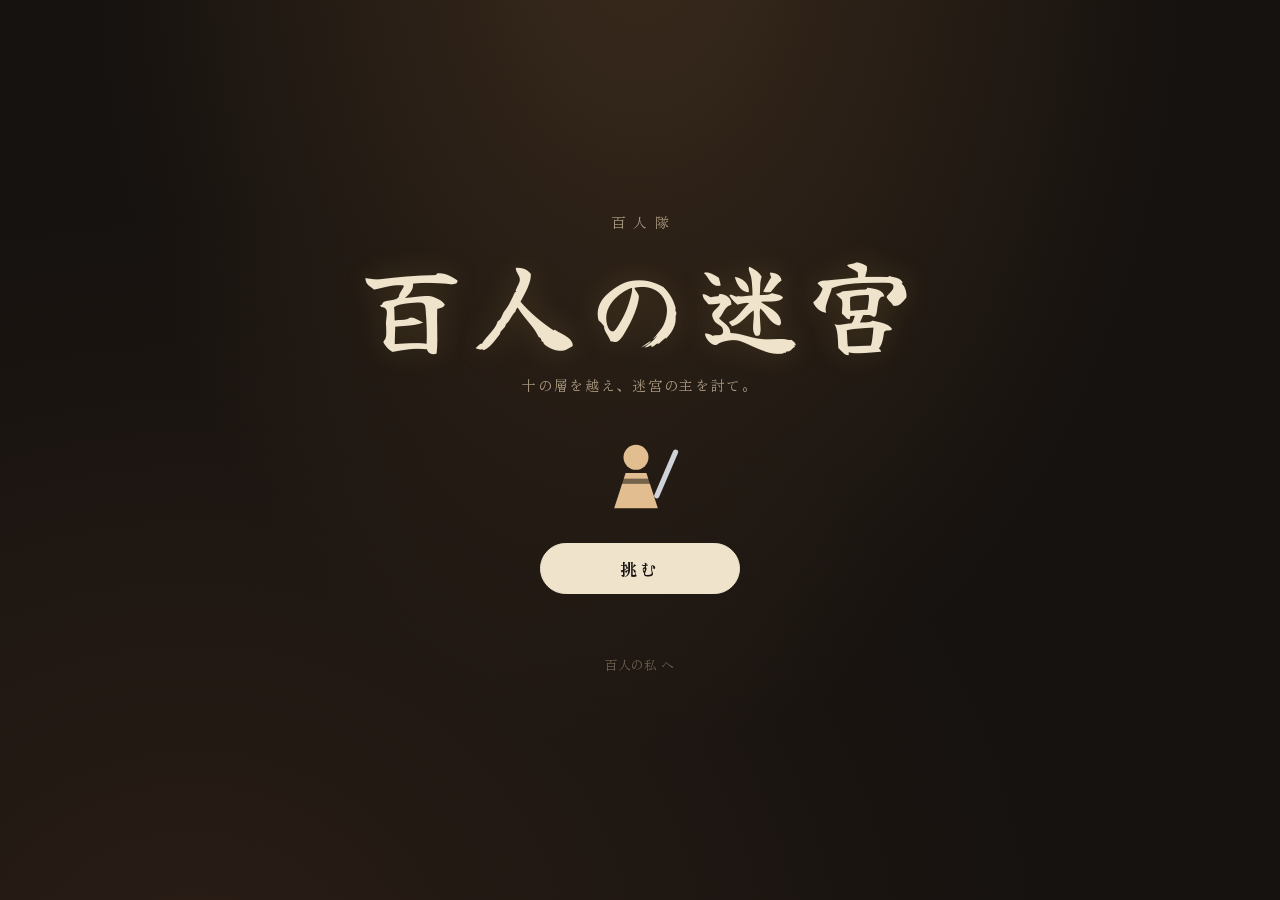
==== dungeon/index.html @ a94d7063 "百人の迷宮:百人の冒険者で迷宮の主を討つ指揮官ゲームを追加 - 十層×三部屋+決戦。部屋17種、装備19種、覚醒15種、迷宮の主4体、層の異変6種 - 経験の種類ごとに死亡率が下がり、知っている部屋は" ====
<!doctype html>
<html lang="ja">
<head>
  <meta charset="utf-8">
  <meta name="viewport" content="width=device-width, initial-scale=1, viewport-fit=cover">
  <title>百人の迷宮</title>
  <meta name="description" content="百人の冒険者を率いて十の層を下り、迷宮の主を討つ。">
  <meta name="theme-color" content="#16120f">
  <link rel="preconnect" href="https://fonts.googleapis.com">
  <link rel="preconnect" href="https://fonts.gstatic.com" crossorigin>
  <link href="https://fonts.googleapis.com/css2?family=Yuji+Syuku&family=Zen+Old+Mincho:wght@400;700&display=swap" rel="stylesheet">
  <link rel="stylesheet" href="../css/style.css">
  <link rel="stylesheet" href="dungeon.css">
  <link rel="icon" href="data:image/svg+xml,%3Csvg xmlns='http://www.w3.org/2000/svg' viewBox='0 0 64 64'%3E%3Crect width='64' height='64' rx='14' fill='%2316120f'/%3E%3Cpath d='M32 8 L36 30 L32 56 L28 30 Z' fill='%23f2a64a'/%3E%3C/svg%3E">
</head>
<body class="dungeon">
  <div id="app">
    <header id="hud" hidden>
      <div class="hud-l">
        <span id="hud-floor"></span>
        <span id="hud-room"></span>
      </div>
      <div class="hud-r">
        <span id="hud-pop" class="hud-num"></span>
        <span id="hud-grace" class="hud-num"></span>
        <button id="mute" class="icon-btn" aria-label="音">♪</button>
      </div>
    </header>

    <section id="title" class="screen">
      <div class="title-wrap">
        <p class="title-sub">百人隊</p>
        <h1 class="title-main">百人の迷宮</h1>
        <p class="title-tag">十の層を越え、迷宮の主を討て。</p>
        <canvas id="title-canvas" width="120" height="120" aria-hidden="true"></canvas>
        <div class="title-actions">
          <button id="btn-continue" class="btn primary" hidden>続きから</button>
          <button id="btn-new" class="btn primary">挑む</button>
        </div>
        <div id="title-records" class="records"></div>
        <div id="title-codex" class="codex"></div>
        <a class="crosslink" href="../">百人の私 へ</a>
      </div>
    </section>

    <section id="floor" class="screen" hidden>
      <div id="banner">
        <div id="lore"></div>
        <div id="mod-text"></div>
        <div id="ticker" aria-live="polite"></div>
      </div>
      <div id="crowd-wrap">
        <canvas id="crowd"></canvas>
      </div>
      <div id="strip-wrap">
        <canvas id="strip"></canvas>
        <button id="sort" class="chip">並び：戦力</button>
      </div>
      <div id="paths"></div>
      <div id="boss" hidden></div>
      <div class="actions">
        <button id="btn-alt" class="btn ghost" hidden></button>
        <button id="btn-go" class="btn primary">進む</button>
      </div>
    </section>

    <div id="overlay" hidden>
      <div id="sheet" role="dialog" aria-modal="true"></div>
    </div>
    <div id="curtain" hidden><div id="curtain-text"></div></div>
  </div>
  <script type="module" src="js/dmain.js"></script>
</body>
</html>
---- css/style.css ----
:root {
  --bg: #121327;
  --bg2: #1b1d38;
  --bg3: #262849;
  --line: #34365c;
  --paper: #ece4cf;
  --dim: #9893b0;
  --faint: #5f5b7d;
  --gold: #f0c75e;
  --blood: #c4505e;
  --p0: #e0694c;
  --p1: #58a3dc;
  --p2: #7cbf86;
  --serif: 'Zen Old Mincho', 'Hiragino Mincho ProN', 'Yu Mincho', 'Noto Serif JP', serif;
  --brush: 'Yuji Syuku', 'Zen Old Mincho', 'Hiragino Mincho ProN', serif;
}

* { box-sizing: border-box; }

html, body {
  margin: 0;
  height: 100%;
  background: var(--bg);
  color: var(--paper);
  font-family: var(--serif);
  -webkit-tap-highlight-color: transparent;
}

body {
  background:
    radial-gradient(ellipse at 50% -10%, #2a2c5a 0%, transparent 60%),
    radial-gradient(ellipse at 80% 110%, #23203f 0%, transparent 55%),
    var(--bg);
  background-attachment: fixed;
  overflow-x: hidden;
}

button { font-family: inherit; color: inherit; cursor: pointer; }
[hidden] { display: none !important; }

#app {
  max-width: 760px;
  margin: 0 auto;
  padding: 10px 16px calc(24px + env(safe-area-inset-bottom));
  min-height: 100%;
  display: flex;
  flex-direction: column;
}

/* 状態表示 */
#hud {
  display: flex;
  justify-content: space-between;
  align-items: center;
  gap: 8px;
  padding: 6px 0 10px;
  border-bottom: 1px solid var(--line);
  font-size: 15px;
}
.hud-l, .hud-r { display: flex; align-items: center; gap: 12px; }
#hud-night { font-weight: 700; letter-spacing: 0.1em; }
#hud-stage { color: var(--dim); }
.hud-num { font-variant-numeric: tabular-nums; }
#hud-alive::before { content: '私 '; color: var(--dim); font-size: 12px; }
#hud-avg::before { content: '平均 '; color: var(--dim); font-size: 12px; }
#hud-savings::before { content: '貯え '; color: var(--dim); font-size: 12px; }
#hud-savings { color: var(--gold); }
.icon-btn {
  background: none; border: 1px solid var(--line); border-radius: 50%;
  width: 30px; height: 30px; font-size: 14px; line-height: 1;
}
.icon-btn.off { color: var(--faint); text-decoration: line-through; }

.screen { flex: 1; display: flex; flex-direction: column; }

/* タイトル */
#title { justify-content: center; align-items: center; text-align: center; min-height: 90vh; }
.title-wrap { display: flex; flex-direction: column; align-items: center; gap: 14px; }
.title-sub { margin: 0; color: var(--dim); letter-spacing: 0.6em; font-size: 14px; padding-left: 0.6em; }
.title-main {
  margin: 0; font-family: var(--brush); font-weight: 400;
  font-size: clamp(56px, 16vw, 104px); letter-spacing: 0.08em; line-height: 1.1;
  text-shadow: 0 0 30px rgba(240, 199, 94, 0.18);
}
#title-canvas { width: 120px; height: 120px; }
.title-actions { display: flex; flex-direction: column; gap: 10px; min-width: 200px; }
.title-tag { margin: 0; color: var(--dim); font-size: 14px; letter-spacing: 0.12em; }
.records { color: var(--dim); font-size: 13px; min-height: 1em; font-variant-numeric: tabular-nums; }
.codex { display: flex; flex-wrap: wrap; justify-content: center; gap: 6px; max-width: 360px; }
.codex span {
  width: 26px; height: 26px; border-radius: 50%; display: grid; place-items: center;
  border: 1px solid var(--line); font-size: 13px; color: var(--faint);
}
.codex span.got { color: var(--paper); border-color: var(--faint); }
.codex span.treasure.got { color: var(--gold); border-color: rgba(240, 199, 94, 0.5); }
.codex span.curse.got { color: #c39ae0; }

/* ボタン */
.btn {
  border-radius: 999px; padding: 12px 28px; font-size: 17px; letter-spacing: 0.2em;
  border: 1px solid var(--line); background: var(--bg2);
  transition: transform 0.1s, background 0.2s, opacity 0.2s;
}
.btn:active { transform: scale(0.97); }
.btn.primary { background: var(--paper); color: var(--bg); border-color: var(--paper); font-weight: 700; }
.btn.ghost { background: transparent; color: var(--dim); }
.btn.ghost.armed { color: var(--gold); border-color: var(--gold); box-shadow: 0 0 18px rgba(240, 199, 94, 0.25); }
.btn:disabled { opacity: 0.35; pointer-events: none; }
.chip {
  border: 1px solid var(--line); background: var(--bg2); border-radius: 999px;
  font-size: 12px; padding: 4px 12px; color: var(--dim);
}

/* 夜 */
#banner { min-height: 54px; padding: 10px 0 4px; text-align: center; }
#mod-text { color: #c9a7d8; font-size: 14px; min-height: 1.2em; letter-spacing: 0.08em; }
#ticker { min-height: 1.5em; font-size: 15px; transition: opacity 0.3s; }
#ticker .lv2 { color: var(--paper); }
#ticker .lv3 { color: var(--gold); font-weight: 700; }
#ticker .lv1 { color: var(--dim); }

#crowd-wrap { position: relative; }
#crowd { display: block; width: 100%; touch-action: manipulation; }

#strip-wrap { position: relative; margin-top: 6px; }
#strip { display: block; width: 100%; height: 76px; touch-action: none; cursor: ew-resize; }
#sort { position: absolute; right: 0; bottom: -30px; }

#paths {
  display: grid; gap: 8px; margin-top: 38px;
  grid-template-columns: repeat(var(--k, 2), minmax(0, 1fr));
}
.path {
  position: relative; text-align: left;
  background: var(--bg2); border: 1px solid var(--line); border-radius: 12px;
  padding: 12px 12px 10px; display: flex; flex-direction: column; gap: 6px;
  border-top: 3px solid var(--pc); transition: transform 0.15s, opacity 0.3s;
  min-height: 150px;
}
.path:active { transform: scale(0.98); }
.path .glyph {
  font-family: var(--brush); font-size: 34px; line-height: 1;
  width: 50px; height: 50px; display: grid; place-items: center;
  border-radius: 50%; border: 1px solid var(--pc); color: var(--pc);
}
.path .name { font-weight: 700; font-size: 16px; letter-spacing: 0.05em; }
.path .text { font-size: 12.5px; color: var(--dim); line-height: 1.55; flex: 1; }
.path .foot { display: flex; justify-content: space-between; align-items: baseline; gap: 4px; flex-wrap: wrap; }
.path .count { font-size: 22px; font-weight: 700; color: var(--pc); font-variant-numeric: tabular-nums; }
.path .count small { font-size: 12px; color: var(--dim); font-weight: 400; margin-left: 2px; }
.path .seen { font-size: 11px; color: var(--faint); font-variant-numeric: tabular-nums; }
.path.empty { opacity: 0.55; }
.path.gate { --pc: var(--gold); grid-column: 1 / -1; align-items: center; text-align: center; }
.path.gate .glyph { width: 70px; height: 70px; font-size: 46px; }
.path.fading { opacity: 0.2; }

.path.result { min-height: 0; gap: 8px; }
.res-head { display: flex; align-items: center; gap: 8px; }
.res-head .glyph { width: 32px; height: 32px; font-size: 20px; }
.res-count { font-size: 15px; color: var(--dim); font-variant-numeric: tabular-nums; }
.res-count b { font-size: 20px; color: var(--pc); }
.res-lines { list-style: none; margin: 0; padding: 0; display: flex; flex-direction: column; gap: 4px; font-size: 12.5px; line-height: 1.45; }
.res-lines li { padding-left: 10px; position: relative; }
.res-lines li::before { content: ''; position: absolute; left: 0; top: 0.55em; width: 4px; height: 4px; border-radius: 50%; background: currentColor; }
.res-lines .bad { color: #e58a96; }
.res-lines .gold { color: var(--gold); }
.res-lines .good { color: var(--p2); }
.res-lines .curse { color: #c39ae0; }
.res-lines .note { color: var(--paper); font-weight: 700; }
.res-lines .quiet { color: var(--faint); }

.actions { display: flex; justify-content: space-between; gap: 12px; margin-top: 16px; }
.actions .btn { flex: 1; }
.actions .btn.primary { flex: 1.6; }

/* 重ねて出す紙 */
#overlay {
  position: fixed; inset: 0; z-index: 20; background: rgba(8, 8, 20, 0.72);
  display: flex; align-items: flex-end; justify-content: center;
  animation: fadein 0.3s ease;
}
#sheet {
  width: 100%; max-width: 560px; max-height: 88vh; overflow-y: auto;
  background: var(--bg2); border: 1px solid var(--line); border-bottom: none;
  border-radius: 18px 18px 0 0; padding: 22px 20px calc(22px + env(safe-area-inset-bottom));
  animation: rise 0.35s cubic-bezier(.2,.8,.2,1);
}
@media (min-width: 600px) {
  #overlay { align-items: center; }
  #sheet { border-radius: 18px; border-bottom: 1px solid var(--line); }
}
@keyframes fadein { from { opacity: 0; } }
@keyframes rise { from { transform: translateY(40px); opacity: 0; } }

.sheet-head { display: flex; align-items: baseline; gap: 12px; flex-wrap: wrap; }
.sheet-id { font-family: var(--brush); font-size: 44px; line-height: 1; }
.sheet-id.gold { color: var(--gold); }
.sheet-sub { color: var(--dim); font-size: 14px; }
.sheet-big { font-size: 28px; font-weight: 700; color: var(--gold); font-variant-numeric: tabular-nums; margin: 10px 0 4px; }
.sheet-row { display: flex; flex-wrap: wrap; gap: 6px; margin: 8px 0; }
.tag {
  border: 1px solid var(--line); border-radius: 999px; padding: 2px 10px; font-size: 13px;
  display: inline-flex; align-items: center; gap: 4px;
}
.tag b { font-family: var(--brush); font-weight: 400; }
.tag.treasure { color: var(--gold); border-color: rgba(240, 199, 94, 0.4); }
.tag.curse { color: #c39ae0; border-color: rgba(195, 154, 224, 0.4); }
.tag.form { color: var(--p2); }
.story { list-style: none; padding: 0; margin: 14px 0; border-left: 1px solid var(--line); }
.story li { padding: 3px 0 3px 14px; font-size: 14px; line-height: 1.6; position: relative; }
.story li::before {
  content: ''; position: absolute; left: -4px; top: 11px; width: 7px; height: 7px;
  border-radius: 50%; background: var(--faint);
}
.story li.end::before { background: var(--blood); }
.story li.dawn::before { background: var(--gold); }
.story .at { color: var(--faint); font-size: 12px; margin-right: 6px; }
.ghost-line {
  margin: 12px 0; padding: 10px 12px; border-radius: 10px; background: var(--bg3);
  color: var(--dim); font-size: 13.5px; line-height: 1.6;
}
.ghost-line strong { color: var(--paper); font-weight: 400; }
.sheet-actions { display: flex; gap: 10px; margin-top: 16px; }
.sheet-actions .btn { flex: 1; }
.dist { display: block; width: 100%; height: 48px; margin: 8px 0; }
.nights { display: grid; grid-template-columns: repeat(10, 1fr); gap: 4px; align-items: end; height: 90px; margin: 14px 0 4px; }
.nights div { background: var(--gold); border-radius: 3px 3px 0 0; min-height: 2px; position: relative; }
.nights div.nm { background: var(--blood); min-height: 6px; }
.nights-labels { display: grid; grid-template-columns: repeat(10, 1fr); gap: 4px; text-align: center; font-size: 11px; color: var(--faint); }
.rank { font-family: var(--brush); font-size: 40px; text-align: center; margin: 6px 0; }
.center { text-align: center; }
.muted { color: var(--dim); font-size: 13px; }

/* 幕 */
#curtain {
  position: fixed; inset: 0; z-index: 30; display: grid; place-items: center;
  background: var(--bg); pointer-events: none; transition: opacity 0.9s ease;
}
#curtain.fade { opacity: 0; }
#curtain-text {
  font-family: var(--brush); font-size: clamp(44px, 12vw, 80px); letter-spacing: 0.15em;
  text-align: center; line-height: 1.4;
}
#curtain-text small { display: block; font-family: var(--serif); font-size: 15px; color: var(--dim); letter-spacing: 0.2em; }
#curtain.nightmare { background: #1a0a10; }
#curtain.nightmare #curtain-text { color: var(--blood); }

@media (max-width: 420px) {
  .path { padding: 10px 9px 8px; min-height: 140px; }
  .path .glyph { width: 40px; height: 40px; font-size: 27px; }
  .path .name { font-size: 14px; }
  .path .text { font-size: 11.5px; }
  .path .count { font-size: 19px; }
  #hud { font-size: 13px; }
  #hud-avg::before, #hud-alive::before, #hud-savings::before { font-size: 10px; }
  .res-lines { font-size: 11.5px; }
  .hud-l, .hud-r { gap: 8px; }
}

.crosslink { color: var(--faint); font-size: 13px; text-decoration: none; margin-top: 6px; }
.crosslink:hover { color: var(--dim); }
---- dungeon/dungeon.css ----
/* 百人の迷宮:石と松明の色。共通の部品は ../css/style.css を使う */
body.dungeon {
  --bg: #16120f;
  --bg2: #221c17;
  --bg3: #2e261f;
  --line: #3d3329;
  --paper: #efe3cc;
  --dim: #a8987f;
  --faint: #6c5f50;
  --gold: #f2a64a;
  --blood: #cf5a4e;
  background:
    radial-gradient(ellipse at 50% -10%, #3a2a1c 0%, transparent 60%),
    radial-gradient(ellipse at 15% 110%, #2a1d16 0%, transparent 55%),
    var(--bg);
  background-attachment: fixed;
}

#hud-pop::before { content: '隊 '; color: var(--dim); font-size: 12px; }
#hud-grace { color: var(--gold); }
#hud-grace::before { content: '加護 '; color: var(--dim); font-size: 12px; }

#lore { font-size: 13px; color: var(--dim); letter-spacing: 0.05em; min-height: 1.2em; }
#lore b { color: var(--paper); font-weight: 400; }
#mod-text { color: #e0a070; }

.path .est { font-size: 12px; color: var(--dim); font-variant-numeric: tabular-nums; }
.path .est b { color: var(--paper); font-size: 15px; }
.path .est.unknown { color: var(--faint); }
.path .est.risky b { color: #e58a7a; }

.actions .btn.ghost.grace { color: var(--gold); border-color: rgba(242, 166, 74, 0.5); }

/* 野営 */
.camp-sec { margin: 14px 0; }
.camp-sec h3 { margin: 0 0 6px; font-size: 13px; color: var(--dim); font-weight: 400; letter-spacing: 0.1em; }
.stash { display: flex; flex-wrap: wrap; gap: 6px; }
.stash button, .gearchip {
  border: 1px solid var(--line); background: var(--bg3); border-radius: 999px; padding: 3px 10px 3px 6px;
  font-size: 13px; display: inline-flex; align-items: center; gap: 4px;
}
.stash button b, .gearchip b { font-family: var(--brush); font-weight: 400; color: var(--gold); }
.stash button.sel { border-color: var(--gold); box-shadow: 0 0 10px rgba(242, 166, 74, 0.3); }
.roster { display: flex; flex-direction: column; gap: 4px; max-height: 260px; overflow-y: auto; }
.roster button {
  display: grid; grid-template-columns: 52px 1fr auto; gap: 8px; align-items: center; text-align: left;
  border: 1px solid var(--line); background: var(--bg3); border-radius: 10px; padding: 6px 10px; font-size: 13px;
}
.roster button .rid { font-family: var(--brush); font-size: 18px; }
.roster button .rgear { color: var(--dim); font-size: 12px; }
.roster button .rodds { color: var(--gold); font-variant-numeric: tabular-nums; font-size: 12px; }
.camp-actions { display: grid; grid-template-columns: repeat(4, 1fr); gap: 6px; }
.camp-actions button {
  border: 1px solid var(--line); background: var(--bg3); border-radius: 12px; padding: 10px 4px;
  display: flex; flex-direction: column; align-items: center; gap: 2px; font-size: 13px;
}
.camp-actions button b { font-family: var(--brush); font-weight: 400; font-size: 24px; }
.camp-actions button.on { border-color: var(--gold); color: var(--gold); }
.camp-actions button:disabled { opacity: 0.35; }
.odds { display: flex; flex-wrap: wrap; gap: 6px 12px; font-size: 13px; font-variant-numeric: tabular-nums; }
.odds span b { color: var(--gold); font-weight: 400; }

/* 決戦 */
#boss { margin-top: 8px; display: flex; flex-direction: column; gap: 10px; }
.boss-head { display: flex; align-items: center; gap: 12px; }
.boss-glyph {
  font-family: var(--brush); font-size: 46px; width: 72px; height: 72px; display: grid; place-items: center;
  border-radius: 50%; border: 1px solid var(--blood); color: var(--blood); flex: none;
}
.boss-name { font-size: 20px; font-weight: 700; letter-spacing: 0.08em; }
.boss-traits { font-size: 12.5px; color: var(--dim); }
.hpbar { height: 10px; border-radius: 5px; background: var(--bg3); overflow: hidden; border: 1px solid var(--line); }
.hpbar div { height: 100%; background: linear-gradient(90deg, #8f2f28, var(--blood)); transition: width 0.6s ease; }
.hpbar.ready div { background: linear-gradient(90deg, #b8782f, var(--gold)); }
.tell { color: #e0a070; font-size: 14px; min-height: 1.3em; }
.stances { display: grid; grid-template-columns: repeat(3, 1fr); gap: 8px; }
.stances button {
  border: 1px solid var(--line); background: var(--bg2); border-radius: 12px; padding: 10px 4px;
  display: flex; flex-direction: column; align-items: center; gap: 2px; font-size: 13px;
}
.stances button b { font-family: var(--brush); font-weight: 400; font-size: 26px; }
.stances button:disabled { opacity: 0.35; }
.stances .s-grace b { color: var(--gold); }
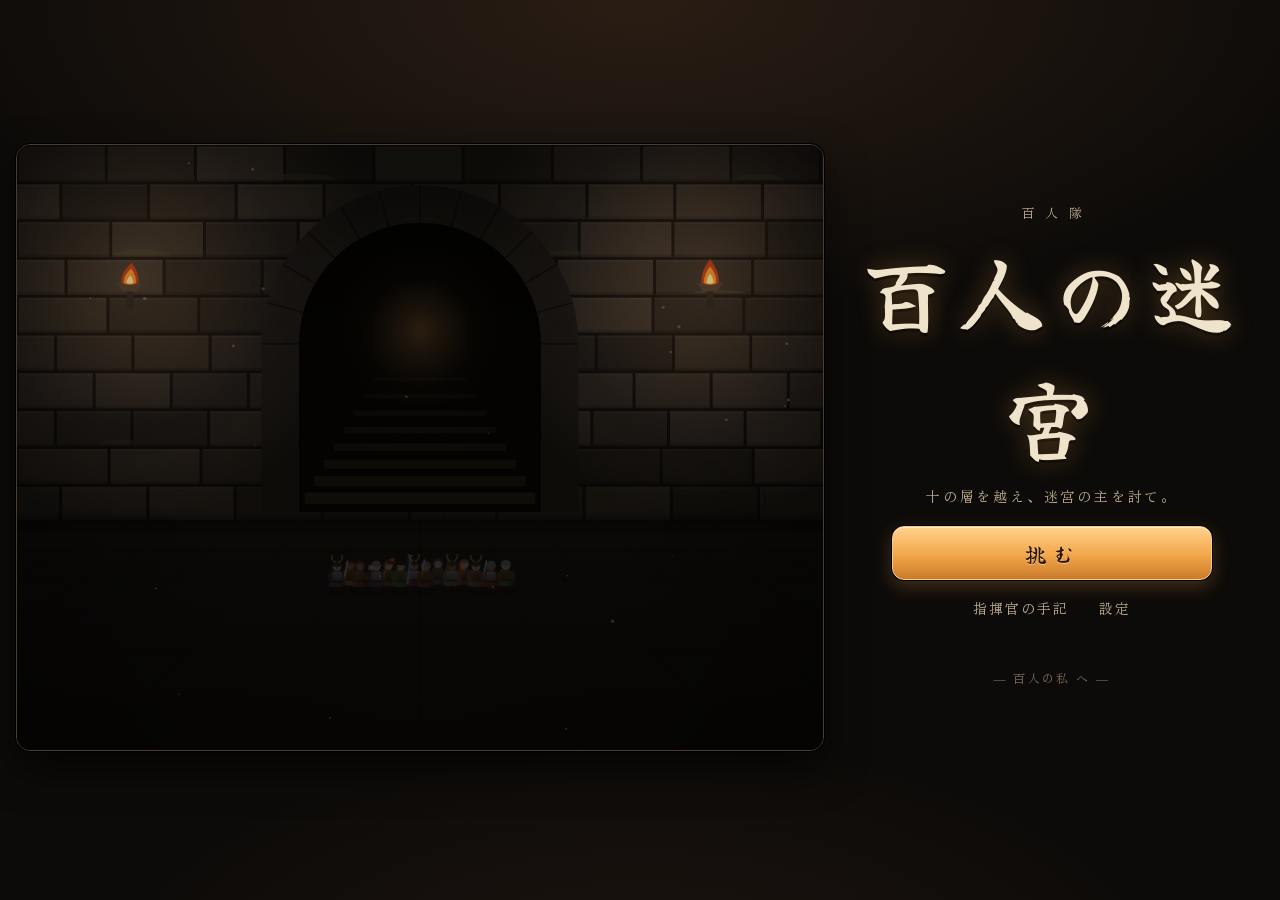
==== commit 61ad04d4: "百人の迷宮 正式版:松明の戦記として画面・演出・音を作り直す - 設計書 docs/dungeon-release.md(分析・4方向の比較・計画) - 冒険者に名前と外見を与え、装備・傷が絵に出るス" ====
--- a/dungeon/index.html
+++ b/dungeon/index.html
@@ -4,70 +4,74 @@
   <meta charset="utf-8">
   <meta name="viewport" content="width=device-width, initial-scale=1, viewport-fit=cover">
   <title>百人の迷宮</title>
-  <meta name="description" content="百人の冒険者を率いて十の層を下り、迷宮の主を討つ。">
-  <meta name="theme-color" content="#16120f">
+  <meta name="description" content="百人の冒険者を率いて十の層を下り、迷宮の主を討つ。序盤は運に振り回され、終盤は運を飼い慣らす指揮官のゲーム。">
+  <meta name="theme-color" content="#0d0b09">
   <link rel="preconnect" href="https://fonts.googleapis.com">
   <link rel="preconnect" href="https://fonts.gstatic.com" crossorigin>
-  <link href="https://fonts.googleapis.com/css2?family=Yuji+Syuku&family=Zen+Old+Mincho:wght@400;700&display=swap" rel="stylesheet">
-  <link rel="stylesheet" href="../css/style.css">
+  <link href="https://fonts.googleapis.com/css2?family=Yuji+Syuku&family=Zen+Old+Mincho:wght@400;700;900&display=swap" rel="stylesheet">
   <link rel="stylesheet" href="dungeon.css">
-  <link rel="icon" href="data:image/svg+xml,%3Csvg xmlns='http://www.w3.org/2000/svg' viewBox='0 0 64 64'%3E%3Crect width='64' height='64' rx='14' fill='%2316120f'/%3E%3Cpath d='M32 8 L36 30 L32 56 L28 30 Z' fill='%23f2a64a'/%3E%3C/svg%3E">
+  <link rel="icon" href="data:image/svg+xml,%3Csvg xmlns='http://www.w3.org/2000/svg' viewBox='0 0 64 64'%3E%3Crect width='64' height='64' rx='12' fill='%230d0b09'/%3E%3Cpath d='M14 58V30a18 18 0 0 1 36 0v28' fill='none' stroke='%23c8a060' stroke-width='5'/%3E%3Cpath d='M32 14c4 6 6 9 6 13a6 6 0 0 1-12 0c0-4 2-7 6-13z' fill='%23f2a64a'/%3E%3C/svg%3E">
 </head>
-<body class="dungeon">
-  <div id="app">
+<body>
+  <div id="app" class="is-title">
     <header id="hud" hidden>
-      <div class="hud-l">
-        <span id="hud-floor"></span>
-        <span id="hud-room"></span>
+      <ol id="depth" aria-label="深さ"></ol>
+      <div class="hud-mid">
+        <div id="hud-floor"></div>
+        <div id="hud-room"></div>
       </div>
       <div class="hud-r">
-        <span id="hud-pop" class="hud-num"></span>
-        <span id="hud-grace" class="hud-num"></span>
-        <button id="mute" class="icon-btn" aria-label="音">♪</button>
+        <div class="stat" title="隊の人数"><svg viewBox="0 0 16 16" aria-hidden="true"><circle cx="8" cy="4.5" r="2.6"/><path d="M3.5 15l1.2-6.5h6.6l1.2 6.5z"/></svg><b id="hud-pop">0</b></div>
+        <div class="stat grace" title="加護"><svg viewBox="0 0 16 16" aria-hidden="true"><path d="M8 1c2.2 3.2 3.4 5.2 3.4 7.4a3.4 3.4 0 0 1-6.8 0C4.6 6.2 5.8 4.2 8 1z"/></svg><b id="hud-grace">0</b></div>
+        <button id="btn-menu" class="icon-btn" aria-label="メニュー"><svg viewBox="0 0 20 20" aria-hidden="true"><path d="M3 5h14M3 10h14M3 15h14"/></svg></button>
       </div>
     </header>
 
-    <section id="title" class="screen">
-      <div class="title-wrap">
-        <p class="title-sub">百人隊</p>
-        <h1 class="title-main">百人の迷宮</h1>
-        <p class="title-tag">十の層を越え、迷宮の主を討て。</p>
-        <canvas id="title-canvas" width="120" height="120" aria-hidden="true"></canvas>
-        <div class="title-actions">
-          <button id="btn-continue" class="btn primary" hidden>続きから</button>
-          <button id="btn-new" class="btn primary">挑む</button>
+    <div id="stage-wrap">
+      <canvas id="stage" aria-label="迷宮の様子"></canvas>
+      <div id="lore" aria-live="polite"></div>
+      <div id="ticker" aria-live="polite"></div>
+    </div>
+
+    <section id="title-panel" class="panel">
+      <div id="title-mark">
+        <p class="kicker">百人隊</p>
+        <h1>百人の迷宮</h1>
+        <p class="tagline">十の層を越え、迷宮の主を討て。</p>
+      </div>
+      <div class="title-actions">
+        <button id="btn-continue" class="btn primary" hidden>遠征を続ける</button>
+        <button id="btn-new" class="btn primary">挑む</button>
+        <div class="title-sub">
+          <button id="btn-book" class="btn quiet">指揮官の手記</button>
+          <button id="btn-settings" class="btn quiet">設定</button>
         </div>
-        <div id="title-records" class="records"></div>
-        <div id="title-codex" class="codex"></div>
-        <a class="crosslink" href="../">百人の私 へ</a>
+      </div>
+      <p id="title-records" class="records"></p>
+      <a class="crosslink" href="../">― 百人の私 へ ―</a>
+    </section>
+
+    <section id="room-panel" class="panel" hidden>
+      <div class="ruler-head">
+        <span class="label">隊列</span>
+        <button id="sort" class="chip">強い順</button>
+      </div>
+      <div id="ruler-wrap"><canvas id="ruler"></canvas></div>
+      <div id="plaques"></div>
+      <div class="actions">
+        <button id="btn-alt" class="btn ghost" hidden></button>
+        <button id="btn-go" class="btn primary">進め</button>
       </div>
     </section>
 
-    <section id="floor" class="screen" hidden>
-      <div id="banner">
-        <div id="lore"></div>
-        <div id="mod-text"></div>
-        <div id="ticker" aria-live="polite"></div>
-      </div>
-      <div id="crowd-wrap">
-        <canvas id="crowd"></canvas>
-      </div>
-      <div id="strip-wrap">
-        <canvas id="strip"></canvas>
-        <button id="sort" class="chip">並び：戦力</button>
-      </div>
-      <div id="paths"></div>
-      <div id="boss" hidden></div>
-      <div class="actions">
-        <button id="btn-alt" class="btn ghost" hidden></button>
-        <button id="btn-go" class="btn primary">進む</button>
-      </div>
-    </section>
+    <section id="camp-panel" class="panel" hidden></section>
+    <section id="boss-panel" class="panel" hidden></section>
 
     <div id="overlay" hidden>
       <div id="sheet" role="dialog" aria-modal="true"></div>
     </div>
-    <div id="curtain" hidden><div id="curtain-text"></div></div>
+    <div id="coach" hidden></div>
+    <div id="toast" hidden></div>
   </div>
   <script type="module" src="js/dmain.js"></script>
 </body>
--- a/dungeon/dungeon.css
+++ b/dungeon/dungeon.css
@@ -1,83 +1,397 @@
-/* 百人の迷宮:石と松明の色。共通の部品は ../css/style.css を使う */
-body.dungeon {
-  --bg: #16120f;
-  --bg2: #221c17;
-  --bg3: #2e261f;
-  --line: #3d3329;
-  --paper: #efe3cc;
-  --dim: #a8987f;
-  --faint: #6c5f50;
-  --gold: #f2a64a;
-  --blood: #cf5a4e;
+/* 百人の迷宮 ― 松明の戦記 */
+:root {
+  --void: #0d0b09;
+  --stone: #1c1714;
+  --stone-2: #26201b;
+  --stone-3: #332a23;
+  --edge: #4a3d31;
+  --edge-hi: #6e5a44;
+  --parch: #efe3cc;
+  --parch-dim: #b9a88d;
+  --faint: #7a6a57;
+  --flame: #f2a64a;
+  --flame-hi: #ffd28a;
+  --brass: #c8a060;
+  --blood: #d0574a;
+  --grace: #ffe6a8;
+  --moss: #8fbf7a;
+  --t0: #d9643f;
+  --t1: #4f8fc4;
+  --t2: #5fae8f;
+  --serif: 'Zen Old Mincho', 'Hiragino Mincho ProN', 'Yu Mincho', 'Noto Serif JP', serif;
+  --brush: 'Yuji Syuku', 'Zen Old Mincho', 'Hiragino Mincho ProN', serif;
+  --ease: cubic-bezier(.2, .8, .2, 1);
+}
+
+* { box-sizing: border-box; }
+html, body { margin: 0; min-height: 100%; background: var(--void); color: var(--parch); font-family: var(--serif); -webkit-tap-highlight-color: transparent; }
+body {
   background:
-    radial-gradient(ellipse at 50% -10%, #3a2a1c 0%, transparent 60%),
-    radial-gradient(ellipse at 15% 110%, #2a1d16 0%, transparent 55%),
-    var(--bg);
+    radial-gradient(ellipse 80% 50% at 50% 0%, #2a1d14 0%, transparent 70%),
+    radial-gradient(ellipse 60% 40% at 50% 110%, #1d1410 0%, transparent 70%),
+    var(--void);
   background-attachment: fixed;
-}
-
-#hud-pop::before { content: '隊 '; color: var(--dim); font-size: 12px; }
-#hud-grace { color: var(--gold); }
-#hud-grace::before { content: '加護 '; color: var(--dim); font-size: 12px; }
-
-#lore { font-size: 13px; color: var(--dim); letter-spacing: 0.05em; min-height: 1.2em; }
-#lore b { color: var(--paper); font-weight: 400; }
-#mod-text { color: #e0a070; }
-
-.path .est { font-size: 12px; color: var(--dim); font-variant-numeric: tabular-nums; }
-.path .est b { color: var(--paper); font-size: 15px; }
-.path .est.unknown { color: var(--faint); }
-.path .est.risky b { color: #e58a7a; }
-
-.actions .btn.ghost.grace { color: var(--gold); border-color: rgba(242, 166, 74, 0.5); }
-
-/* 野営 */
-.camp-sec { margin: 14px 0; }
-.camp-sec h3 { margin: 0 0 6px; font-size: 13px; color: var(--dim); font-weight: 400; letter-spacing: 0.1em; }
-.stash { display: flex; flex-wrap: wrap; gap: 6px; }
-.stash button, .gearchip {
-  border: 1px solid var(--line); background: var(--bg3); border-radius: 999px; padding: 3px 10px 3px 6px;
-  font-size: 13px; display: inline-flex; align-items: center; gap: 4px;
-}
-.stash button b, .gearchip b { font-family: var(--brush); font-weight: 400; color: var(--gold); }
-.stash button.sel { border-color: var(--gold); box-shadow: 0 0 10px rgba(242, 166, 74, 0.3); }
-.roster { display: flex; flex-direction: column; gap: 4px; max-height: 260px; overflow-y: auto; }
+  overflow-x: hidden;
+}
+button { font-family: inherit; color: inherit; cursor: pointer; }
+button:focus-visible, a:focus-visible, canvas:focus-visible, input:focus-visible { outline: 2px solid var(--grace); outline-offset: 2px; }
+[hidden] { display: none !important; }
+
+#app {
+  max-width: 880px;
+  margin: 0 auto;
+  padding: 8px 16px calc(20px + env(safe-area-inset-bottom));
+  min-height: 100vh;
+  display: flex;
+  flex-direction: column;
+}
+
+/* ---------- 上部 ---------- */
+#hud {
+  display: grid;
+  grid-template-columns: auto 1fr auto;
+  align-items: center;
+  gap: 12px;
+  padding: 6px 0 10px;
+}
+#depth { list-style: none; margin: 0; padding: 0; display: flex; align-items: flex-end; gap: 3px; height: 28px; }
+#depth li { width: 5px; height: 12px; border-radius: 2px; background: var(--stone-3); transition: background .4s, height .4s; }
+#depth li.done { background: var(--edge-hi); }
+#depth li.now { background: var(--flame); height: 20px; box-shadow: 0 0 8px rgba(242,166,74,.7); }
+#depth li.boss { width: 9px; height: 9px; border-radius: 50%; margin-left: 3px; background: #5a1e1a; }
+#depth li.boss.now { background: var(--blood); box-shadow: 0 0 10px rgba(208,87,74,.8); }
+.hud-mid { min-width: 0; }
+#hud-floor { font-family: var(--brush); font-size: 21px; letter-spacing: .12em; line-height: 1.1; }
+#hud-room { font-size: 12px; color: var(--parch-dim); letter-spacing: .1em; }
+.hud-r { display: flex; align-items: center; gap: 12px; }
+.stat { display: flex; align-items: center; gap: 4px; font-variant-numeric: tabular-nums; font-size: 17px; }
+.stat svg { width: 15px; height: 15px; fill: var(--parch-dim); }
+.stat.grace svg { fill: var(--flame); filter: drop-shadow(0 0 4px rgba(242,166,74,.6)); }
+.stat.grace b { color: var(--flame-hi); }
+.stat b { font-weight: 700; }
+.icon-btn {
+  width: 40px; height: 40px; border-radius: 10px; border: 1px solid var(--edge); background: var(--stone);
+  display: grid; place-items: center;
+}
+.icon-btn svg { width: 18px; height: 18px; stroke: var(--parch); stroke-width: 1.8; fill: none; stroke-linecap: round; }
+
+/* ---------- 舞台 ---------- */
+#stage-wrap {
+  position: relative;
+  border-radius: 14px;
+  overflow: hidden;
+  border: 1px solid var(--edge);
+  box-shadow: 0 0 0 1px #000, 0 18px 40px rgba(0,0,0,.6), inset 0 0 60px rgba(0,0,0,.6);
+  background: #000;
+}
+#stage { display: block; width: 100%; touch-action: manipulation; }
+#lore {
+  position: absolute; left: 0; top: 0; right: 0; padding: 8px 12px 18px;
+  background: linear-gradient(180deg, rgba(5,4,3,.82) 0%, rgba(5,4,3,.55) 60%, rgba(5,4,3,0) 100%);
+  font-size: 12px; color: var(--parch-dim); letter-spacing: .06em; pointer-events: none;
+  text-shadow: 0 1px 3px #000;
+}
+#lore:empty { display: none; }
+#lore b { color: var(--parch); font-weight: 700; }
+#lore .mod { display: block; color: #e8b27a; margin-top: 2px; }
+#ticker {
+  position: absolute; left: 0; right: 0; bottom: 10px; text-align: center; pointer-events: none;
+  font-size: 15px; letter-spacing: .05em; text-shadow: 0 1px 4px #000, 0 0 12px #000;
+  transition: opacity .4s;
+}
+#ticker .lv1 { color: var(--parch-dim); }
+#ticker .lv2 { color: var(--parch); }
+#ticker .lv3 { color: var(--flame-hi); font-weight: 700; }
+#title-mark { display: flex; flex-direction: column; align-items: center; text-align: center; margin: 4px 0 10px; }
+#title-mark .kicker { margin: 0; color: var(--parch-dim); letter-spacing: .8em; padding-left: .8em; font-size: 13px; }
+#title-mark h1 {
+  margin: 4px 0 0; font-family: var(--brush); font-weight: 400; font-size: clamp(44px, 11vw, 88px);
+  letter-spacing: .08em; color: var(--parch);
+  text-shadow: 0 0 24px rgba(242,166,74,.35), 0 3px 0 #000;
+  animation: emerge 2.4s var(--ease) both;
+}
+#title-mark .tagline { margin: 6px 0 0; color: var(--parch-dim); font-size: 14px; letter-spacing: .2em; animation: emerge 2.4s .5s var(--ease) both; }
+#app.is-title { justify-content: center; }
+@keyframes emerge { from { opacity: 0; filter: blur(6px); transform: translateY(8px); } }
+
+/* ---------- 部品 ---------- */
+.panel { margin-top: 12px; animation: rise .45s var(--ease) both; }
+@keyframes rise { from { opacity: 0; transform: translateY(10px); } }
+
+.btn {
+  min-height: 48px; border-radius: 12px; padding: 10px 22px; font-size: 17px; letter-spacing: .25em;
+  border: 1px solid var(--edge); background: var(--stone-2);
+  transition: transform .12s, filter .2s, background .2s, opacity .2s, box-shadow .2s;
+}
+.btn:hover { filter: brightness(1.12); }
+.btn:active { transform: translateY(1px) scale(.985); }
+.btn.primary {
+  font-family: var(--brush); font-size: 22px; font-weight: 400; color: #2a1608;
+  border: 1px solid #f7c98a;
+  background: linear-gradient(180deg, #ffd28a 0%, #f2a64a 55%, #c97a2a 100%);
+  box-shadow: 0 0 0 1px #000, 0 6px 18px rgba(242,166,74,.25), inset 0 1px 0 rgba(255,255,255,.5);
+  text-shadow: 0 1px 0 rgba(255,230,180,.6);
+}
+.btn.ghost { background: transparent; color: var(--parch-dim); font-size: 15px; letter-spacing: .12em; }
+.btn.ghost.grace { color: var(--flame-hi); border-color: rgba(242,166,74,.5); }
+.btn.quiet { background: transparent; border-color: transparent; color: var(--parch-dim); font-size: 14px; letter-spacing: .15em; min-height: 40px; padding: 6px 12px; }
+.btn.danger { color: #f0a090; border-color: rgba(208,87,74,.5); background: transparent; }
+.btn.armed { color: var(--grace); border-color: var(--grace); box-shadow: 0 0 16px rgba(255,230,168,.3); }
+.btn:disabled { opacity: .35; pointer-events: none; }
+.chip {
+  border: 1px solid var(--edge); background: var(--stone); border-radius: 999px; font-size: 12px;
+  padding: 5px 12px; color: var(--parch-dim); min-height: 32px; letter-spacing: .1em;
+}
+
+/* ---------- 表紙 ---------- */
+#title-panel { display: flex; flex-direction: column; align-items: center; gap: 10px; text-align: center; }
+.title-actions { display: flex; flex-direction: column; gap: 8px; width: min(320px, 100%); }
+.title-sub { display: flex; justify-content: center; gap: 4px; }
+.records { margin: 0; color: var(--faint); font-size: 13px; letter-spacing: .1em; min-height: 1em; }
+.crosslink { color: var(--faint); font-size: 12px; text-decoration: none; letter-spacing: .2em; padding: 8px; }
+.crosslink:hover { color: var(--parch-dim); }
+
+/* ---------- 部屋 ---------- */
+.ruler-head { display: flex; justify-content: space-between; align-items: center; margin-bottom: 2px; }
+.ruler-head .label { font-size: 12px; letter-spacing: .3em; color: var(--faint); }
+#ruler-wrap { position: relative; }
+#ruler { display: block; width: 100%; height: 64px; touch-action: none; cursor: ew-resize; border-radius: 6px; }
+#plaques { display: grid; gap: 8px; margin-top: 10px; grid-template-columns: repeat(var(--k, 2), minmax(0, 1fr)); }
+.plaque {
+  --pc: var(--t0);
+  position: relative; text-align: left; border-radius: 12px; padding: 10px 11px 10px;
+  border: 1px solid var(--edge);
+  background:
+    linear-gradient(180deg, color-mix(in srgb, var(--pc) 16%, transparent) 0%, transparent 38%),
+    linear-gradient(180deg, var(--stone-2), var(--stone));
+  box-shadow: inset 0 1px 0 rgba(255,255,255,.05), 0 4px 14px rgba(0,0,0,.4);
+  display: flex; flex-direction: column; gap: 4px; min-height: 124px;
+  transition: transform .15s var(--ease), border-color .2s, opacity .3s;
+}
+.plaque::before { content: ''; position: absolute; left: 12px; right: 12px; top: -1px; height: 2px; border-radius: 2px; background: var(--pc); box-shadow: 0 0 10px var(--pc); }
+.plaque:hover { border-color: var(--pc); }
+.plaque:active { transform: scale(.985); }
+.plaque .p-head { display: flex; align-items: center; gap: 7px; }
+.plaque .p-glyph {
+  font-family: var(--brush); font-size: 20px; width: 32px; height: 32px; flex: none; display: grid; place-items: center;
+  border-radius: 8px; color: var(--pc); background: rgba(0,0,0,.35); border: 1px solid color-mix(in srgb, var(--pc) 50%, transparent);
+}
+.plaque .p-name { font-weight: 700; font-size: 15px; letter-spacing: .04em; line-height: 1.25; }
+.plaque .p-text { font-size: 12px; color: var(--parch-dim); line-height: 1.5; }
+.plaque .p-count { font-size: 26px; font-weight: 900; color: var(--pc); font-variant-numeric: tabular-nums; line-height: 1; margin-top: auto; }
+.plaque .p-count small { font-size: 12px; font-weight: 400; color: var(--parch-dim); margin-left: 2px; }
+.plaque .p-est { font-size: 12px; color: var(--parch-dim); font-variant-numeric: tabular-nums; line-height: 1.45; }
+.plaque .p-est b { font-size: 15px; color: var(--parch); }
+.plaque .p-est.risky b { color: #f0907e; }
+.plaque .p-est .nw { white-space: nowrap; }
+.plaque .p-est.unknown { color: var(--faint); letter-spacing: .1em; }
+.plaque.empty { opacity: .5; }
+.plaque.fading { opacity: .25; }
+.plaque.result { min-height: 0; }
+.res-count { font-size: 14px; color: var(--parch-dim); font-variant-numeric: tabular-nums; }
+.res-count b { font-size: 22px; color: var(--pc); }
+.res-lines { list-style: none; margin: 2px 0 0; padding: 0; display: flex; flex-direction: column; gap: 3px; font-size: 12.5px; line-height: 1.45; }
+.res-lines li { padding-left: 10px; position: relative; }
+.res-lines li::before { content: ''; position: absolute; left: 0; top: .6em; width: 4px; height: 4px; border-radius: 50%; background: currentColor; }
+.res-lines .bad { color: #ef9585; }
+.res-lines .gold { color: var(--flame-hi); }
+.res-lines .good { color: var(--moss); }
+.res-lines .note { color: var(--grace); font-weight: 700; }
+.res-lines .quiet { color: var(--faint); }
+
+.actions { display: flex; gap: 10px; margin-top: 12px; }
+.actions .btn { flex: 1; }
+.actions .btn.primary { flex: 1.7; }
+
+/* ---------- 野営 ---------- */
+.camp-grid { display: grid; gap: 10px; }
+@media (min-width: 720px) { .camp-grid { grid-template-columns: 1fr 1fr; } }
+.card {
+  border: 1px solid var(--edge); border-radius: 12px; padding: 12px;
+  background: linear-gradient(180deg, var(--stone-2), var(--stone));
+}
+.card h3 { margin: 0 0 8px; font-size: 12px; font-weight: 400; letter-spacing: .3em; color: var(--faint); }
+.rumor { display: flex; flex-direction: column; gap: 6px; }
+.rumor-row { display: grid; grid-template-columns: 1fr auto; align-items: center; gap: 8px; }
+.rumor-row .who { font-size: 15px; }
+.rumor-row .who small { color: var(--parch-dim); font-size: 12px; margin-left: 4px; }
+.rumor-row .p { font-variant-numeric: tabular-nums; color: var(--flame-hi); font-size: 15px; }
+.bar { height: 4px; background: var(--stone-3); border-radius: 2px; overflow: hidden; grid-column: 1 / -1; }
+.bar i { display: block; height: 100%; background: linear-gradient(90deg, #8a5a2a, var(--flame)); }
+.rack { display: flex; flex-wrap: wrap; gap: 6px; }
+.gear {
+  border: 1px solid var(--edge); background: var(--stone-3); border-radius: 10px; padding: 5px 10px 5px 6px; min-height: 36px;
+  font-size: 13px; display: inline-flex; align-items: center; gap: 6px;
+}
+.gear b { font-family: var(--brush); font-weight: 400; font-size: 16px; color: var(--flame-hi); width: 22px; text-align: center; }
+.gear.t3 { border-color: rgba(242,166,74,.45); }
+.gear.t4 { border-color: var(--grace); box-shadow: 0 0 10px rgba(255,230,168,.2); }
+.gear.sel { border-color: var(--grace); background: #4a3826; }
+.acts { display: grid; grid-template-columns: repeat(2, 1fr); gap: 8px; }
+.act {
+  border: 1px solid var(--edge); background: var(--stone-3); border-radius: 12px; padding: 10px; text-align: left;
+  display: grid; grid-template-columns: 40px 1fr; gap: 2px 10px; align-items: center; min-height: 64px;
+}
+.act b { grid-row: span 2; font-family: var(--brush); font-weight: 400; font-size: 30px; color: var(--flame); text-align: center; }
+.act span { font-size: 15px; font-weight: 700; }
+.act small { font-size: 11.5px; color: var(--parch-dim); line-height: 1.4; }
+.act.on { border-color: var(--grace); background: #3d2f22; }
+.act:disabled { opacity: .35; }
+.roster { display: flex; flex-direction: column; gap: 4px; max-height: 300px; overflow-y: auto; margin-top: 8px; }
 .roster button {
-  display: grid; grid-template-columns: 52px 1fr auto; gap: 8px; align-items: center; text-align: left;
-  border: 1px solid var(--line); background: var(--bg3); border-radius: 10px; padding: 6px 10px; font-size: 13px;
-}
-.roster button .rid { font-family: var(--brush); font-size: 18px; }
-.roster button .rgear { color: var(--dim); font-size: 12px; }
-.roster button .rodds { color: var(--gold); font-variant-numeric: tabular-nums; font-size: 12px; }
-.camp-actions { display: grid; grid-template-columns: repeat(4, 1fr); gap: 6px; }
-.camp-actions button {
-  border: 1px solid var(--line); background: var(--bg3); border-radius: 12px; padding: 10px 4px;
-  display: flex; flex-direction: column; align-items: center; gap: 2px; font-size: 13px;
-}
-.camp-actions button b { font-family: var(--brush); font-weight: 400; font-size: 24px; }
-.camp-actions button.on { border-color: var(--gold); color: var(--gold); }
-.camp-actions button:disabled { opacity: 0.35; }
-.odds { display: flex; flex-wrap: wrap; gap: 6px 12px; font-size: 13px; font-variant-numeric: tabular-nums; }
-.odds span b { color: var(--gold); font-weight: 400; }
-
-/* 決戦 */
-#boss { margin-top: 8px; display: flex; flex-direction: column; gap: 10px; }
-.boss-head { display: flex; align-items: center; gap: 12px; }
-.boss-glyph {
-  font-family: var(--brush); font-size: 46px; width: 72px; height: 72px; display: grid; place-items: center;
-  border-radius: 50%; border: 1px solid var(--blood); color: var(--blood); flex: none;
-}
-.boss-name { font-size: 20px; font-weight: 700; letter-spacing: 0.08em; }
-.boss-traits { font-size: 12.5px; color: var(--dim); }
-.hpbar { height: 10px; border-radius: 5px; background: var(--bg3); overflow: hidden; border: 1px solid var(--line); }
-.hpbar div { height: 100%; background: linear-gradient(90deg, #8f2f28, var(--blood)); transition: width 0.6s ease; }
-.hpbar.ready div { background: linear-gradient(90deg, #b8782f, var(--gold)); }
-.tell { color: #e0a070; font-size: 14px; min-height: 1.3em; }
-.stances { display: grid; grid-template-columns: repeat(3, 1fr); gap: 8px; }
-.stances button {
-  border: 1px solid var(--line); background: var(--bg2); border-radius: 12px; padding: 10px 4px;
-  display: flex; flex-direction: column; align-items: center; gap: 2px; font-size: 13px;
-}
-.stances button b { font-family: var(--brush); font-weight: 400; font-size: 26px; }
-.stances button:disabled { opacity: 0.35; }
-.stances .s-grace b { color: var(--gold); }
+  display: grid; grid-template-columns: 1fr auto; gap: 2px 8px; text-align: left; align-items: center;
+  border: 1px solid var(--edge); background: var(--stone-3); border-radius: 10px; padding: 7px 10px; min-height: 44px;
+}
+.roster .nm { font-size: 15px; font-weight: 700; }
+.roster .nm small { font-weight: 400; color: var(--parch-dim); font-size: 12px; margin-left: 6px; }
+.roster .meta { grid-column: 1; font-size: 11.5px; color: var(--parch-dim); }
+.roster .odds { grid-row: span 2; grid-column: 2; color: var(--flame-hi); font-variant-numeric: tabular-nums; font-size: 13px; }
+.camp-log { margin: 10px 0 0; color: var(--grace); font-size: 13.5px; line-height: 1.6; min-height: 1.6em; }
+
+/* ---------- 決戦 ---------- */
+.boss-row { display: grid; grid-template-columns: 1fr auto; align-items: end; gap: 6px 10px; }
+.boss-name { font-family: var(--brush); font-size: 26px; letter-spacing: .1em; }
+.boss-traits { font-size: 12px; color: var(--parch-dim); letter-spacing: .05em; }
+.boss-round { font-size: 12px; color: var(--faint); }
+.seal { grid-column: 1 / -1; height: 14px; border-radius: 7px; background: #1a0d0b; border: 1px solid #4a2420; overflow: hidden; position: relative; }
+.seal i { position: absolute; inset: 0 auto 0 0; background: linear-gradient(90deg, #6a1e18, #d0574a); transition: width .8s var(--ease); }
+.seal.ready i { background: linear-gradient(90deg, #8a5a2a, var(--flame-hi)); }
+.seal::after { content: ''; position: absolute; left: 25%; top: 0; bottom: 0; width: 1px; background: rgba(255,230,168,.6); }
+.tell { grid-column: 1 / -1; min-height: 1.5em; color: #f0a090; font-size: 14px; letter-spacing: .05em; }
+.tell.calm { color: var(--parch-dim); }
+.tell.ready { color: var(--flame-hi); }
+.stances { display: grid; grid-template-columns: repeat(3, 1fr); gap: 8px; margin-top: 10px; }
+.stance {
+  border: 1px solid var(--edge); background: var(--stone-2); border-radius: 12px; padding: 10px 6px; min-height: 84px;
+  display: flex; flex-direction: column; align-items: center; gap: 2px;
+}
+.stance b { font-family: var(--brush); font-weight: 400; font-size: 30px; }
+.stance span { font-size: 14px; font-weight: 700; }
+.stance small { font-size: 11px; color: var(--parch-dim); text-align: center; line-height: 1.35; }
+.stance.attack b { color: #f0907e; }
+.stance.guard b { color: #9ac0e0; }
+.stance.grace b { color: var(--grace); text-shadow: 0 0 10px rgba(255,230,168,.6); }
+.stance.suggest { border-color: var(--grace); box-shadow: 0 0 14px rgba(255,230,168,.2); }
+
+/* ---------- 紙(ダイアログ) ---------- */
+#overlay {
+  position: fixed; inset: 0; z-index: 30; background: rgba(6,4,3,.72); backdrop-filter: blur(2px);
+  display: flex; align-items: flex-end; justify-content: center; animation: fade .25s ease;
+}
+#sheet {
+  width: 100%; max-width: 600px; max-height: 90vh; overflow-y: auto;
+  background: linear-gradient(180deg, #2a221c, #1a1512);
+  border: 1px solid var(--edge); border-bottom: none; border-radius: 18px 18px 0 0;
+  padding: 20px 18px calc(20px + env(safe-area-inset-bottom));
+  box-shadow: 0 -10px 40px rgba(0,0,0,.6);
+  animation: sheet .35s var(--ease);
+}
+@media (min-width: 640px) { #overlay { align-items: center; } #sheet { border-radius: 18px; border-bottom: 1px solid var(--edge); } }
+@keyframes fade { from { opacity: 0; } }
+@keyframes sheet { from { transform: translateY(30px); opacity: 0; } }
+.sh-title { font-family: var(--brush); font-size: 30px; margin: 0 0 4px; letter-spacing: .1em; }
+.sh-sub { color: var(--parch-dim); font-size: 13.5px; margin: 0 0 12px; line-height: 1.6; }
+.sh-actions { display: flex; gap: 10px; margin-top: 16px; }
+.sh-actions .btn { flex: 1; }
+.menu-list { display: flex; flex-direction: column; gap: 8px; }
+.menu-list .btn { text-align: left; letter-spacing: .15em; }
+
+.portrait { display: flex; gap: 14px; align-items: center; margin: 4px 0 10px; }
+.portrait canvas { width: 72px; height: 108px; flex: none; border-radius: 10px; background: radial-gradient(ellipse at 50% 60%, #3a2a1c, #120d0a); border: 1px solid var(--edge); }
+.portrait .nm { font-family: var(--brush); font-size: 30px; line-height: 1.1; }
+.portrait .meta { color: var(--parch-dim); font-size: 13px; margin-top: 4px; line-height: 1.6; }
+.tags { display: flex; flex-wrap: wrap; gap: 6px; margin: 6px 0; }
+.tag { border: 1px solid var(--edge); border-radius: 999px; padding: 3px 10px; font-size: 12.5px; display: inline-flex; gap: 5px; align-items: center; }
+.tag b { font-family: var(--brush); font-weight: 400; color: var(--flame-hi); }
+.tag.skill { border-color: var(--grace); color: var(--grace); }
+.xp { display: grid; grid-template-columns: repeat(4, 1fr); gap: 6px; margin: 8px 0; }
+.xp div { background: var(--stone-3); border-radius: 8px; padding: 6px; text-align: center; font-size: 12px; color: var(--parch-dim); }
+.xp b { display: block; font-size: 17px; color: var(--parch); }
+.story { list-style: none; padding: 0; margin: 12px 0; border-left: 1px solid var(--edge); }
+.story li { padding: 3px 0 3px 14px; font-size: 14px; line-height: 1.6; position: relative; }
+.story li::before { content: ''; position: absolute; left: -4px; top: 11px; width: 7px; height: 7px; border-radius: 50%; background: var(--faint); }
+.story li.end::before { background: var(--blood); }
+.story li.hi::before { background: var(--flame); box-shadow: 0 0 6px var(--flame); }
+.story .at { color: var(--faint); font-size: 12px; margin-right: 6px; }
+
+.chronicle { text-align: center; }
+.chronicle .verdict { font-family: var(--brush); font-size: 64px; line-height: 1.1; margin: 4px 0; letter-spacing: .1em; }
+.chronicle .verdict.win { color: var(--flame-hi); text-shadow: 0 0 30px rgba(242,166,74,.5); }
+.chronicle .verdict.lose { color: var(--blood); }
+.chronicle .portrait { justify-content: center; text-align: left; }
+.stats { display: grid; grid-template-columns: repeat(3, 1fr); gap: 6px; margin: 12px 0; }
+.stats div { background: var(--stone-3); border-radius: 10px; padding: 8px 4px; font-size: 11.5px; color: var(--parch-dim); }
+.stats b { display: block; font-size: 22px; color: var(--parch); font-variant-numeric: tabular-nums; }
+
+.tabs { display: flex; gap: 4px; overflow-x: auto; margin-bottom: 12px; border-bottom: 1px solid var(--edge); }
+.tabs button { background: none; border: none; padding: 10px 12px; font-size: 14px; color: var(--parch-dim); border-bottom: 2px solid transparent; white-space: nowrap; min-height: 44px; }
+.tabs button.on { color: var(--parch); border-bottom-color: var(--flame); }
+.book p { font-size: 14px; line-height: 1.8; margin: 0 0 10px; }
+.book h4 { margin: 14px 0 4px; font-size: 15px; color: var(--flame-hi); letter-spacing: .1em; }
+.book .grid { display: grid; grid-template-columns: repeat(auto-fill, minmax(140px, 1fr)); gap: 6px; }
+.book .entry { background: var(--stone-3); border-radius: 10px; padding: 8px 10px; font-size: 13px; }
+.book .entry b { font-family: var(--brush); font-weight: 400; color: var(--flame-hi); font-size: 18px; margin-right: 6px; }
+.book .entry small { display: block; color: var(--parch-dim); font-size: 11.5px; margin-top: 2px; }
+.book .entry.locked { color: var(--faint); }
+.book .entry.locked b { color: var(--faint); }
+
+.setting { display: grid; grid-template-columns: 1fr auto; align-items: center; gap: 6px 12px; padding: 10px 0; border-bottom: 1px solid rgba(74,61,49,.5); }
+.setting label { font-size: 15px; }
+.setting small { grid-column: 1 / -1; color: var(--parch-dim); font-size: 12px; }
+.setting input[type=range] { width: 160px; accent-color: var(--flame); }
+.seg { display: inline-flex; border: 1px solid var(--edge); border-radius: 10px; overflow: hidden; }
+.seg button { background: none; border: none; padding: 8px 12px; font-size: 13px; color: var(--parch-dim); min-height: 40px; }
+.seg button.on { background: var(--stone-3); color: var(--parch); }
+
+/* ---------- 手引きと通知 ---------- */
+#coach {
+  position: fixed; z-index: 25; max-width: 280px; padding: 12px 14px; border-radius: 12px;
+  background: #3a2c1e; border: 1px solid var(--brass); color: var(--parch); font-size: 14px; line-height: 1.6;
+  box-shadow: 0 10px 30px rgba(0,0,0,.6); animation: rise .35s var(--ease);
+}
+#coach::after { content: ''; position: absolute; left: var(--ax, 50%); width: 12px; height: 12px; background: #3a2c1e; border: 1px solid var(--brass); transform: rotate(45deg); }
+#coach.up::after { top: -7px; border-right: none; border-bottom: none; }
+#coach.down::after { bottom: -7px; border-left: none; border-top: none; }
+#coach .coach-next { display: block; margin-top: 8px; margin-left: auto; background: none; border: 1px solid var(--brass); color: var(--flame-hi); border-radius: 8px; padding: 4px 12px; font-size: 13px; min-height: 32px; }
+#toast {
+  position: fixed; left: 50%; bottom: calc(24px + env(safe-area-inset-bottom)); transform: translateX(-50%); z-index: 40;
+  background: #2a1d16; border: 1px solid var(--blood); border-radius: 12px; padding: 12px 16px; font-size: 14px;
+  box-shadow: 0 10px 30px rgba(0,0,0,.6); display: flex; gap: 12px; align-items: center; max-width: calc(100% - 32px);
+}
+
+@media (max-width: 420px) {
+  #app { padding-left: 12px; padding-right: 12px; }
+  .plaque { padding: 9px 8px; min-height: 118px; }
+  .plaque .p-name { font-size: 13.5px; }
+  .plaque .p-text { display: none; }
+  .plaque .p-glyph { width: 28px; height: 28px; font-size: 18px; }
+  .plaque .p-count { font-size: 22px; }
+  .res-lines { font-size: 11.5px; }
+  #hud-floor { font-size: 18px; }
+  .stat { font-size: 15px; }
+  .btn.primary { font-size: 20px; }
+}
+@media (prefers-reduced-motion: reduce) {
+  *, *::before, *::after { animation-duration: .01ms !important; transition-duration: .01ms !important; }
+}
+body.reduced *, body.reduced *::before, body.reduced *::after { animation-duration: .01ms !important; transition-duration: .01ms !important; }
+
+/* ---------- 横長の画面:舞台を左、操作盤を右に ---------- */
+@media (min-width: 1000px) and (min-aspect-ratio: 5/4) {
+  #app {
+    max-width: 1440px;
+    display: grid;
+    grid-template-columns: minmax(0, 1fr) 420px;
+    grid-template-areas: 'hud hud' 'stage panel';
+    column-gap: 20px;
+    align-content: start;
+    padding-top: 14px;
+  }
+  #app.is-title { align-content: center; }
+  #hud { grid-area: hud; }
+  #stage-wrap { grid-area: stage; align-self: start; }
+  .panel { grid-area: panel; margin-top: 0; max-height: calc(100vh - 100px); overflow-y: auto; padding-right: 4px; }
+  #title-panel { justify-content: center; }
+  .camp-grid { grid-template-columns: 1fr; }
+  .plaque .p-text { display: block; }
+}
